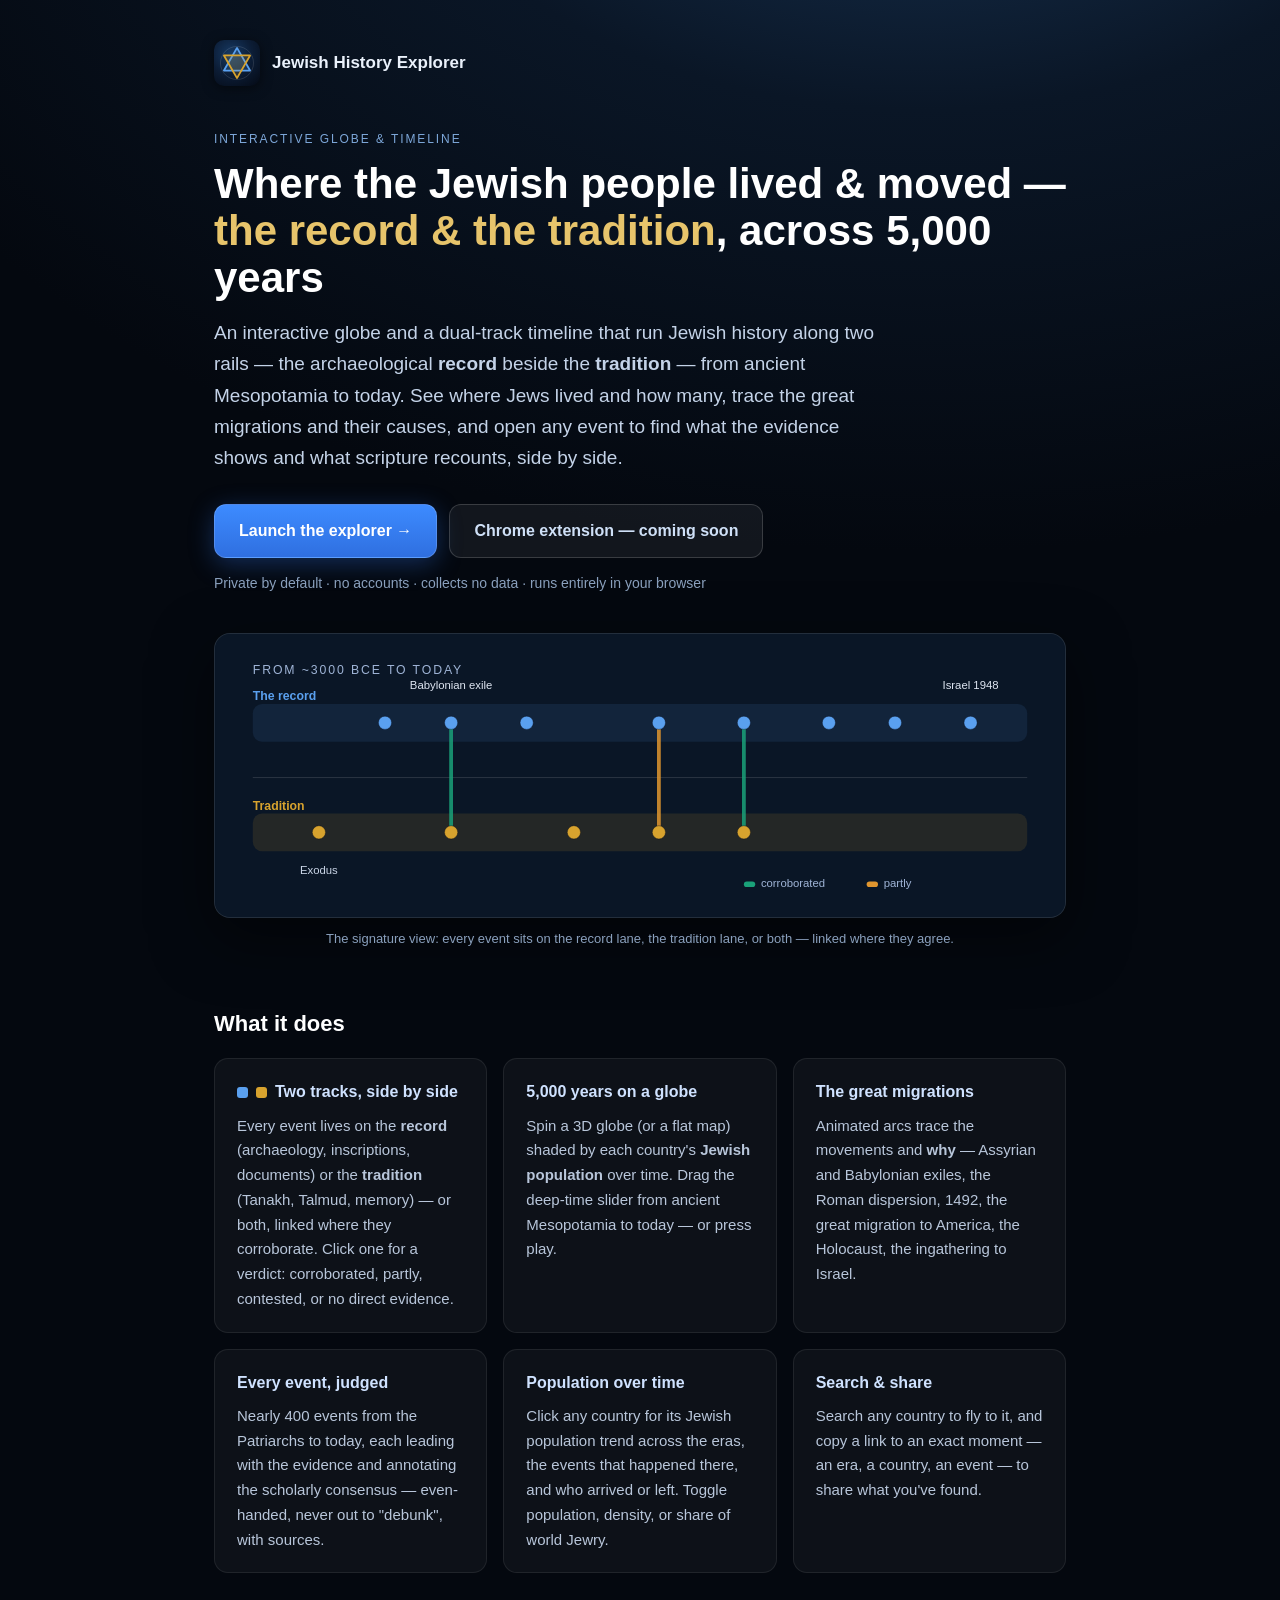
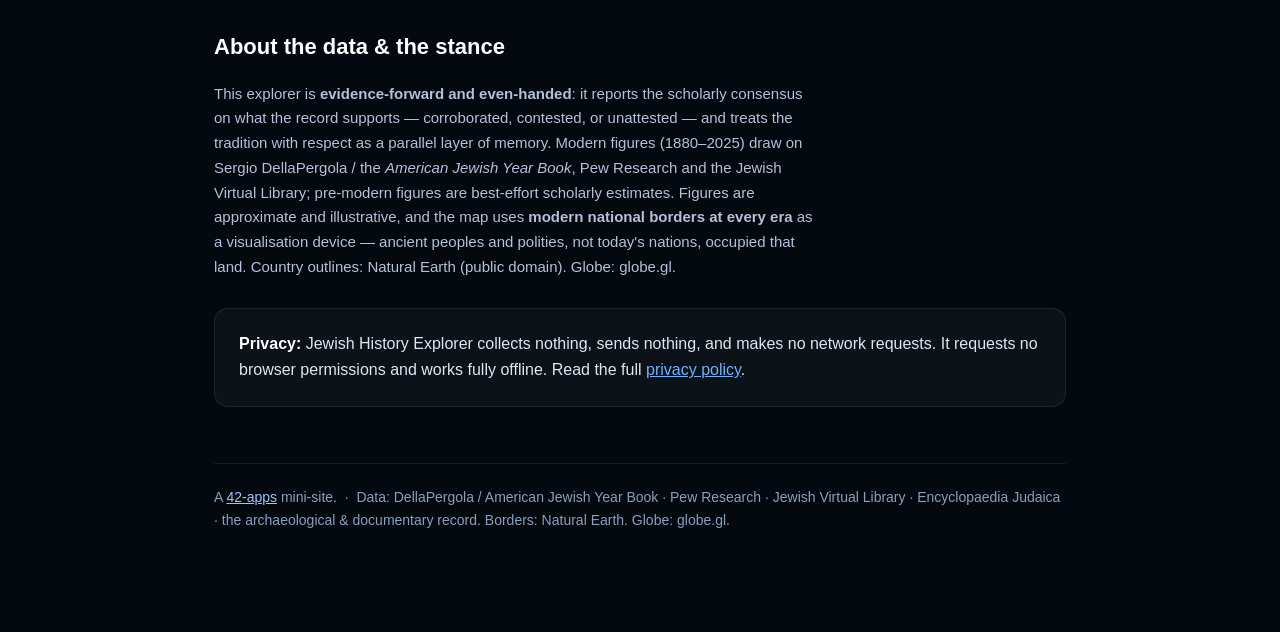
==== index.html @ ffd55b75 "Jewish History Explorer — landing + web app (v0.4.0) Live dual-track globe + timeline of Jewish hist" ====
<!DOCTYPE html>
<html lang="en">
<head>
<meta charset="utf-8">
<meta name="viewport" content="width=device-width, initial-scale=1">
<title>Jewish History Explorer — the record & the tradition, across 5,000 years</title>
<meta name="description" content="An interactive globe and a dual-track timeline of Jewish history — the archaeological record beside the tradition — from ancient Mesopotamia to today. Where Jews lived, how they moved, and the events that shaped them. Private, runs in your browser.">
<link rel="icon" href="assets/icon.png">
<meta property="og:title" content="Jewish History Explorer">
<meta property="og:description" content="The record beside the tradition — 5,000 years of Jewish history on an interactive globe + dual-track timeline.">
<meta property="og:type" content="website">
<style>
  :root { color-scheme: dark; }
  * { box-sizing: border-box; }
  body {
    margin: 0;
    font: 16px/1.65 -apple-system, BlinkMacSystemFont, "Segoe UI", Roboto, Helvetica, Arial, sans-serif;
    color: #dfe6f2;
    background: radial-gradient(1200px 820px at 72% -12%, #1b3a5e 0%, #0a1626 46%, #04080f 100%);
    min-height: 100vh;
  }
  .wrap { max-width: 900px; margin: 0 auto; padding: 40px 24px 100px; }
  .top { display: flex; align-items: center; gap: 12px; margin: 0 0 44px; }
  .logo { width: 46px; height: 46px; filter: drop-shadow(0 2px 6px rgba(0,0,0,.5)); }
  .brandname { font-weight: 700; font-size: 17px; color: #eaf1fb; }
  .eyebrow { letter-spacing: .16em; text-transform: uppercase; font-size: 12px; color: #7da7d9; margin: 0 0 10px; }
  h1 { font-size: 42px; line-height: 1.12; margin: 0 0 16px; color: #fff; }
  h1 .gold { color: #e7c46b; }
  .lede { font-size: 19px; color: #c4d3e8; margin: 0 0 30px; max-width: 64ch; }
  a { color: #6fb3ff; }
  .ctas { display: flex; flex-wrap: wrap; gap: 12px; margin: 0 0 8px; align-items: center; }
  .cta {
    display: inline-flex; align-items: center; gap: 9px;
    background: linear-gradient(180deg, #3d8bff, #2f6fe0);
    color: #fff; text-decoration: none; font-weight: 600;
    padding: 13px 24px; border-radius: 12px;
    border: 1px solid rgba(255,255,255,.16);
    box-shadow: 0 6px 24px rgba(47,111,224,.35);
  }
  .cta:hover { background: linear-gradient(180deg, #57a0ff, #3d8bff); }
  .cta-ghost { background: rgba(255,255,255,.06); box-shadow: none; color: #cfe0f7; }
  .cta-ghost:hover { background: rgba(255,255,255,.1); }
  .note { color: #8aa0bd; font-size: 14px; margin: 14px 0 0; }
  .hero { width: 100%; border-radius: 16px; margin: 38px 0 8px; border: 1px solid rgba(255,255,255,.1); box-shadow: 0 20px 60px rgba(0,0,0,.5); display: block; background: #0a1626; }
  .herocap { color: #8aa0bd; font-size: 13px; text-align: center; margin: 10px 0 0; }
  h2 { font-size: 22px; margin: 56px 0 16px; color: #fff; }
  .grid { display: grid; grid-template-columns: repeat(auto-fit, minmax(250px, 1fr)); gap: 16px; }
  .card { background: rgba(255,255,255,.04); border: 1px solid rgba(255,255,255,.08); border-radius: 14px; padding: 20px 22px; }
  .card h3 { margin: 0 0 8px; font-size: 16px; color: #cfe2ff; display: flex; align-items: center; gap: 8px; }
  .card p { margin: 0; color: #b8c6da; font-size: 15px; }
  .sw { width: 11px; height: 11px; border-radius: 3px; flex: none; }
  .data { color: #b3c2d8; font-size: 15px; max-width: 72ch; }
  .privacy { margin-top: 28px; background: rgba(255,255,255,.04); border: 1px solid rgba(255,255,255,.08); border-radius: 14px; padding: 22px 24px; }
  .privacy strong { color: #fff; }
  footer { margin-top: 56px; padding-top: 22px; border-top: 1px solid rgba(255,255,255,.08); color: #8aa0bd; font-size: 14px; }
  footer a { color: #9cc5ff; }
</style>
</head>
<body>
<div class="wrap">
  <header class="top">
    <img class="logo" src="assets/logo.svg" alt="">
    <span class="brandname">Jewish History Explorer</span>
  </header>

  <p class="eyebrow">Interactive globe &amp; timeline</p>
  <h1>Where the Jewish people lived &amp; moved — <span class="gold">the record &amp; the tradition</span>, across 5,000 years</h1>
  <p class="lede">An interactive globe and a dual-track timeline that run Jewish history along two rails — the
  archaeological <b>record</b> beside the <b>tradition</b> — from ancient Mesopotamia to today. See where
  Jews lived and how many, trace the great migrations and their causes, and open any event to find what the
  evidence shows and what scripture recounts, side by side.</p>

  <div class="ctas">
    <a class="cta" href="app/jewishhistory.html">Launch the explorer →</a>
    <span class="cta cta-ghost">Chrome extension — coming soon</span>
  </div>
  <p class="note">Private by default · no accounts · collects no data · runs entirely in your browser</p>

  <!-- dual-track hero -->
  <svg class="hero" viewBox="0 0 900 300" role="img" aria-label="A dual-track timeline: the record on top, the tradition below, linked where they corroborate.">
    <rect width="900" height="300" rx="16" fill="#0a1626"/>
    <text x="40" y="42" fill="#9fb4d6" font-size="13" letter-spacing="2" style="text-transform:uppercase">From ~3000 BCE to today</text>
    <rect x="40" y="74" width="820" height="40" rx="10" fill="rgba(90,160,239,.10)"/>
    <rect x="40" y="190" width="820" height="40" rx="10" fill="rgba(216,163,46,.12)"/>
    <text x="40" y="70" fill="#5aa0ef" font-size="13" font-weight="600">The record</text>
    <text x="40" y="186" fill="#d8a32e" font-size="13" font-weight="600">Tradition</text>
    <line x1="40" y1="152" x2="860" y2="152" stroke="rgba(255,255,255,.14)"/>
    <!-- corroboration bridges -->
    <line x1="250" y1="100" x2="250" y2="204" stroke="#1aa179" stroke-width="4" stroke-linecap="round" opacity=".85"/>
    <line x1="470" y1="100" x2="470" y2="204" stroke="#e0962f" stroke-width="4" stroke-linecap="round" opacity=".85"/>
    <line x1="560" y1="100" x2="560" y2="204" stroke="#1aa179" stroke-width="4" stroke-linecap="round" opacity=".85"/>
    <!-- record dots -->
    <g fill="#5aa0ef" stroke="rgba(8,12,24,.4)">
      <circle cx="180" cy="94" r="7"/><circle cx="250" cy="94" r="7"/><circle cx="330" cy="94" r="7"/>
      <circle cx="470" cy="94" r="7"/><circle cx="560" cy="94" r="7"/><circle cx="650" cy="94" r="7"/>
      <circle cx="720" cy="94" r="7"/><circle cx="800" cy="94" r="7"/>
    </g>
    <!-- tradition dots -->
    <g fill="#d8a32e" stroke="rgba(8,12,24,.4)">
      <circle cx="110" cy="210" r="7"/><circle cx="250" cy="210" r="7"/><circle cx="380" cy="210" r="7"/>
      <circle cx="470" cy="210" r="7"/><circle cx="560" cy="210" r="7"/>
    </g>
    <text x="250" y="58" fill="#dfe6f2" font-size="12" text-anchor="middle">Babylonian exile</text>
    <text x="110" y="254" fill="#c9d4e6" font-size="12" text-anchor="middle">Exodus</text>
    <text x="800" y="58" fill="#dfe6f2" font-size="12" text-anchor="middle">Israel 1948</text>
    <!-- legend -->
    <g font-size="12" fill="#9fb4d6">
      <rect x="560" y="262" width="12" height="6" rx="3" fill="#1aa179"/><text x="578" y="268">corroborated</text>
      <rect x="690" y="262" width="12" height="6" rx="3" fill="#e0962f"/><text x="708" y="268">partly</text>
    </g>
  </svg>
  <p class="herocap">The signature view: every event sits on the record lane, the tradition lane, or both — linked where they agree.</p>

  <h2>What it does</h2>
  <div class="grid">
    <div class="card"><h3><span class="sw" style="background:#5aa0ef"></span><span class="sw" style="background:#d8a32e"></span>Two tracks, side by side</h3><p>Every event lives on the <b>record</b> (archaeology, inscriptions, documents) or the <b>tradition</b> (Tanakh, Talmud, memory) — or both, linked where they corroborate. Click one for a verdict: corroborated, partly, contested, or no direct evidence.</p></div>
    <div class="card"><h3>5,000 years on a globe</h3><p>Spin a 3D globe (or a flat map) shaded by each country's <b>Jewish population</b> over time. Drag the deep-time slider from ancient Mesopotamia to today — or press play.</p></div>
    <div class="card"><h3>The great migrations</h3><p>Animated arcs trace the movements and <b>why</b> — Assyrian and Babylonian exiles, the Roman dispersion, 1492, the great migration to America, the Holocaust, the ingathering to Israel.</p></div>
    <div class="card"><h3>Every event, judged</h3><p>Nearly 400 events from the Patriarchs to today, each leading with the evidence and annotating the scholarly consensus — even-handed, never out to "debunk", with sources.</p></div>
    <div class="card"><h3>Population over time</h3><p>Click any country for its Jewish population trend across the eras, the events that happened there, and who arrived or left. Toggle population, density, or share of world Jewry.</p></div>
    <div class="card"><h3>Search &amp; share</h3><p>Search any country to fly to it, and copy a link to an exact moment — an era, a country, an event — to share what you've found.</p></div>
  </div>

  <h2>About the data &amp; the stance</h2>
  <p class="data">This explorer is <b>evidence-forward and even-handed</b>: it reports the scholarly consensus on
  what the record supports — corroborated, contested, or unattested — and treats the tradition with respect
  as a parallel layer of memory. Modern figures (1880–2025) draw on Sergio DellaPergola / the
  <i>American Jewish Year Book</i>, Pew Research and the Jewish Virtual Library; pre-modern figures are
  best-effort scholarly estimates. Figures are approximate and illustrative, and the map uses
  <b>modern national borders at every era</b> as a visualisation device — ancient peoples and polities, not
  today's nations, occupied that land. Country outlines: Natural Earth (public domain). Globe: globe.gl.</p>

  <div class="privacy">
    <strong>Privacy:</strong> Jewish History Explorer collects nothing, sends nothing, and makes no network
    requests. It requests no browser permissions and works fully offline. Read the full
    <a href="privacy.html">privacy policy</a>.
  </div>

  <footer>
    A <a href="https://42-apps.github.io/">42-apps</a> mini-site. &nbsp;·&nbsp; Data: DellaPergola / American
    Jewish Year Book · Pew Research · Jewish Virtual Library · Encyclopaedia Judaica · the archaeological &amp;
    documentary record. Borders: Natural Earth. Globe: globe.gl.
  </footer>
</div>
</body>
</html>
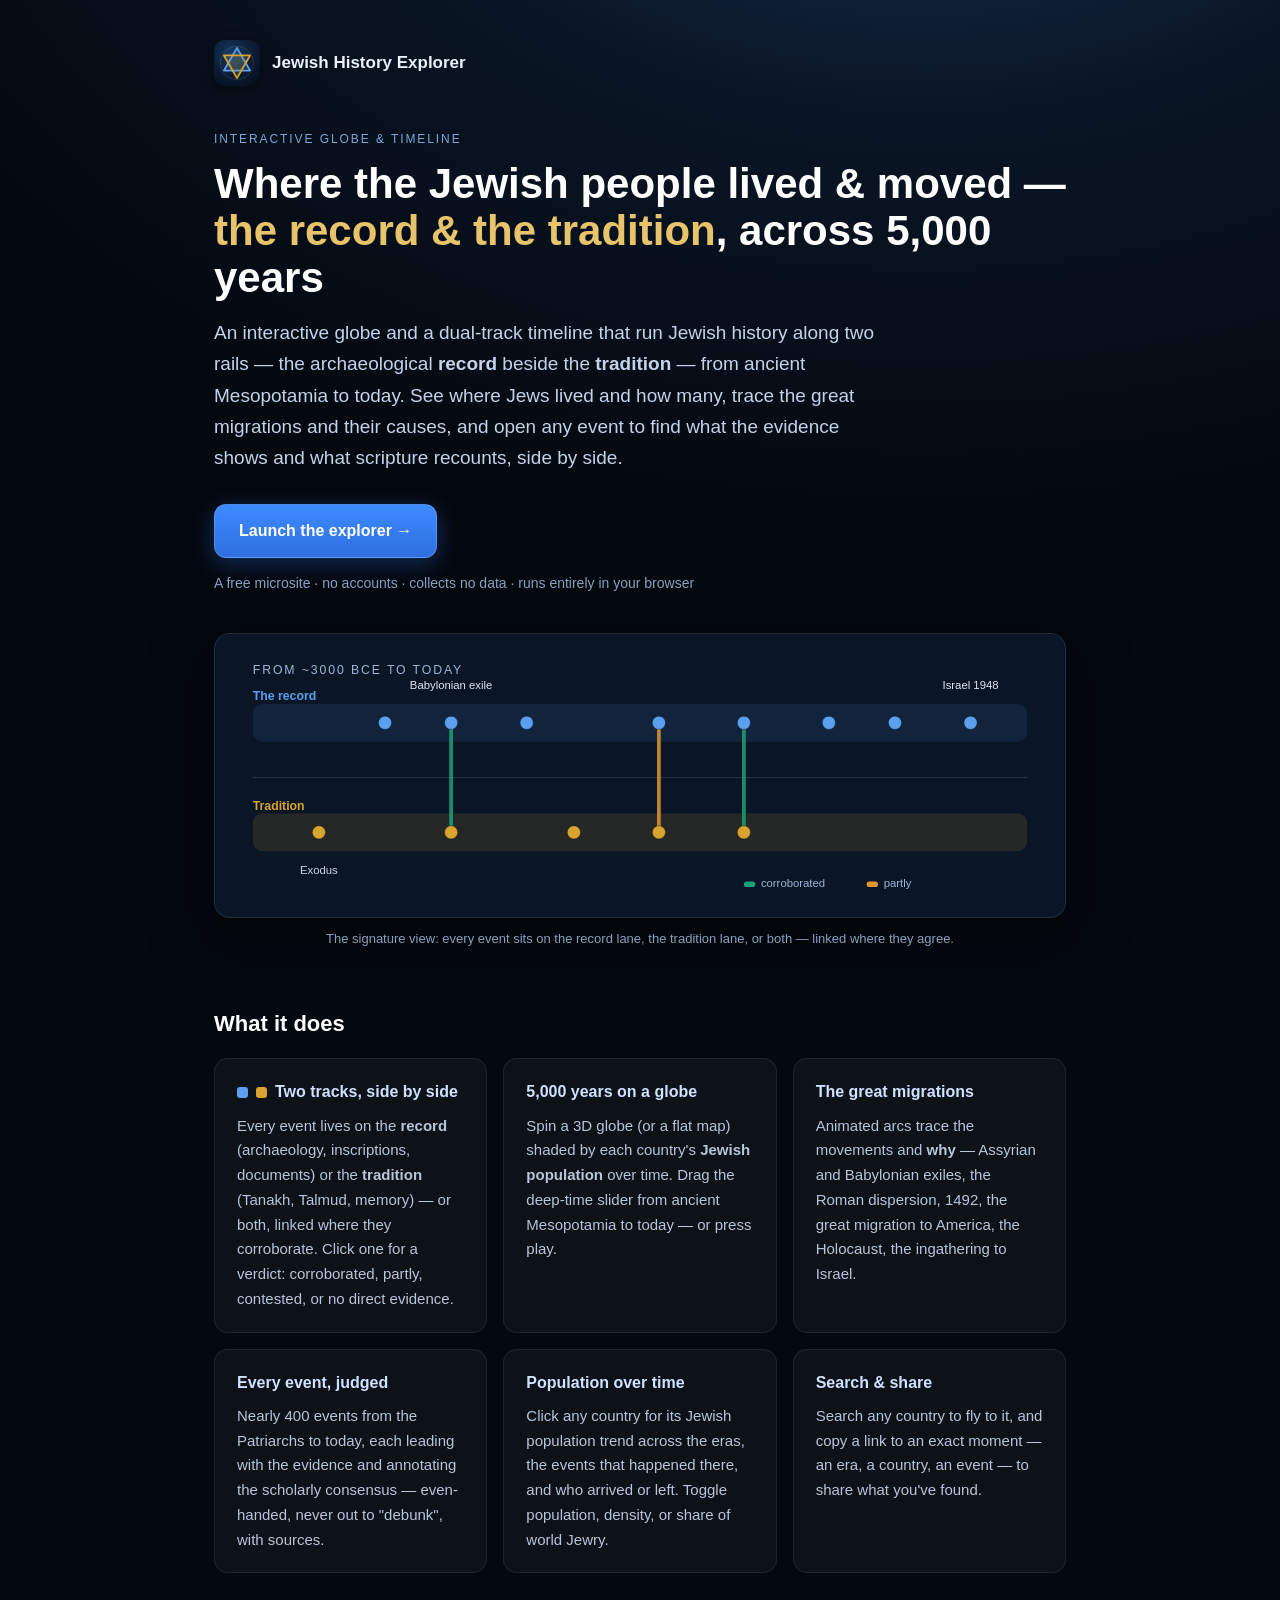
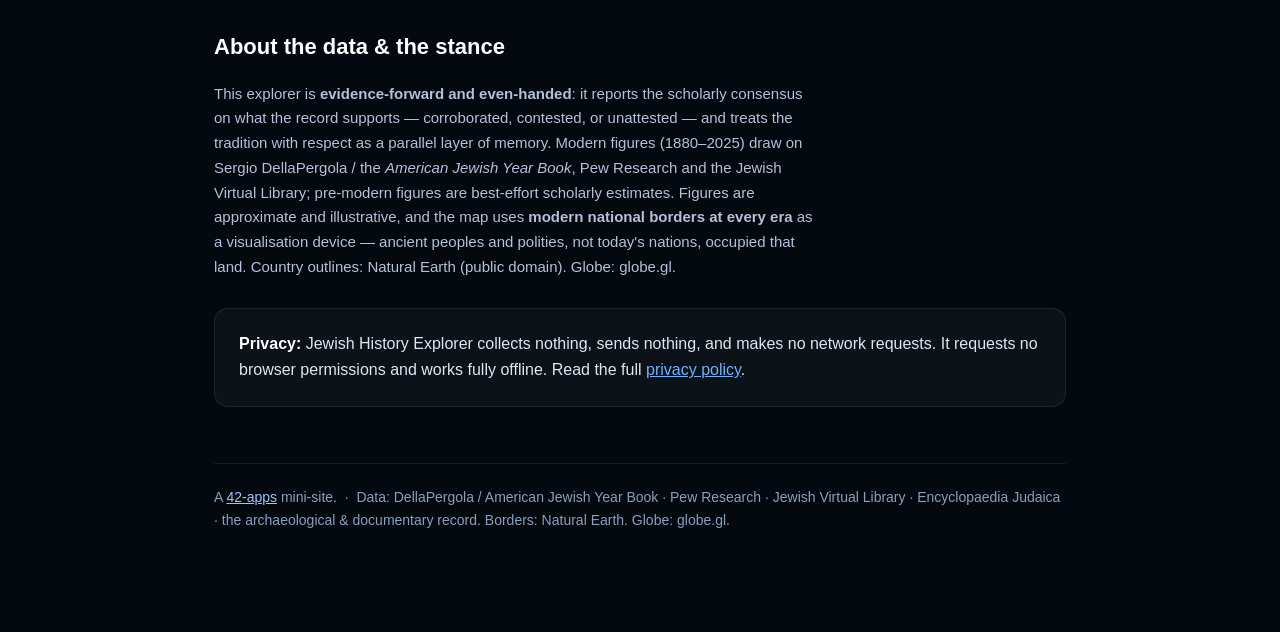
==== commit 8a386864: "v0.4.1: scrollable full country list + microsite framing Co-Authored-By: Claude Opus 4.8 (1M context" ====
--- a/index.html
+++ b/index.html
@@ -72,9 +72,8 @@
 
   <div class="ctas">
     <a class="cta" href="app/jewishhistory.html">Launch the explorer →</a>
-    <span class="cta cta-ghost">Chrome extension — coming soon</span>
   </div>
-  <p class="note">Private by default · no accounts · collects no data · runs entirely in your browser</p>
+  <p class="note">A free microsite · no accounts · collects no data · runs entirely in your browser</p>
 
   <!-- dual-track hero -->
   <svg class="hero" viewBox="0 0 900 300" role="img" aria-label="A dual-track timeline: the record on top, the tradition below, linked where they corroborate.">
